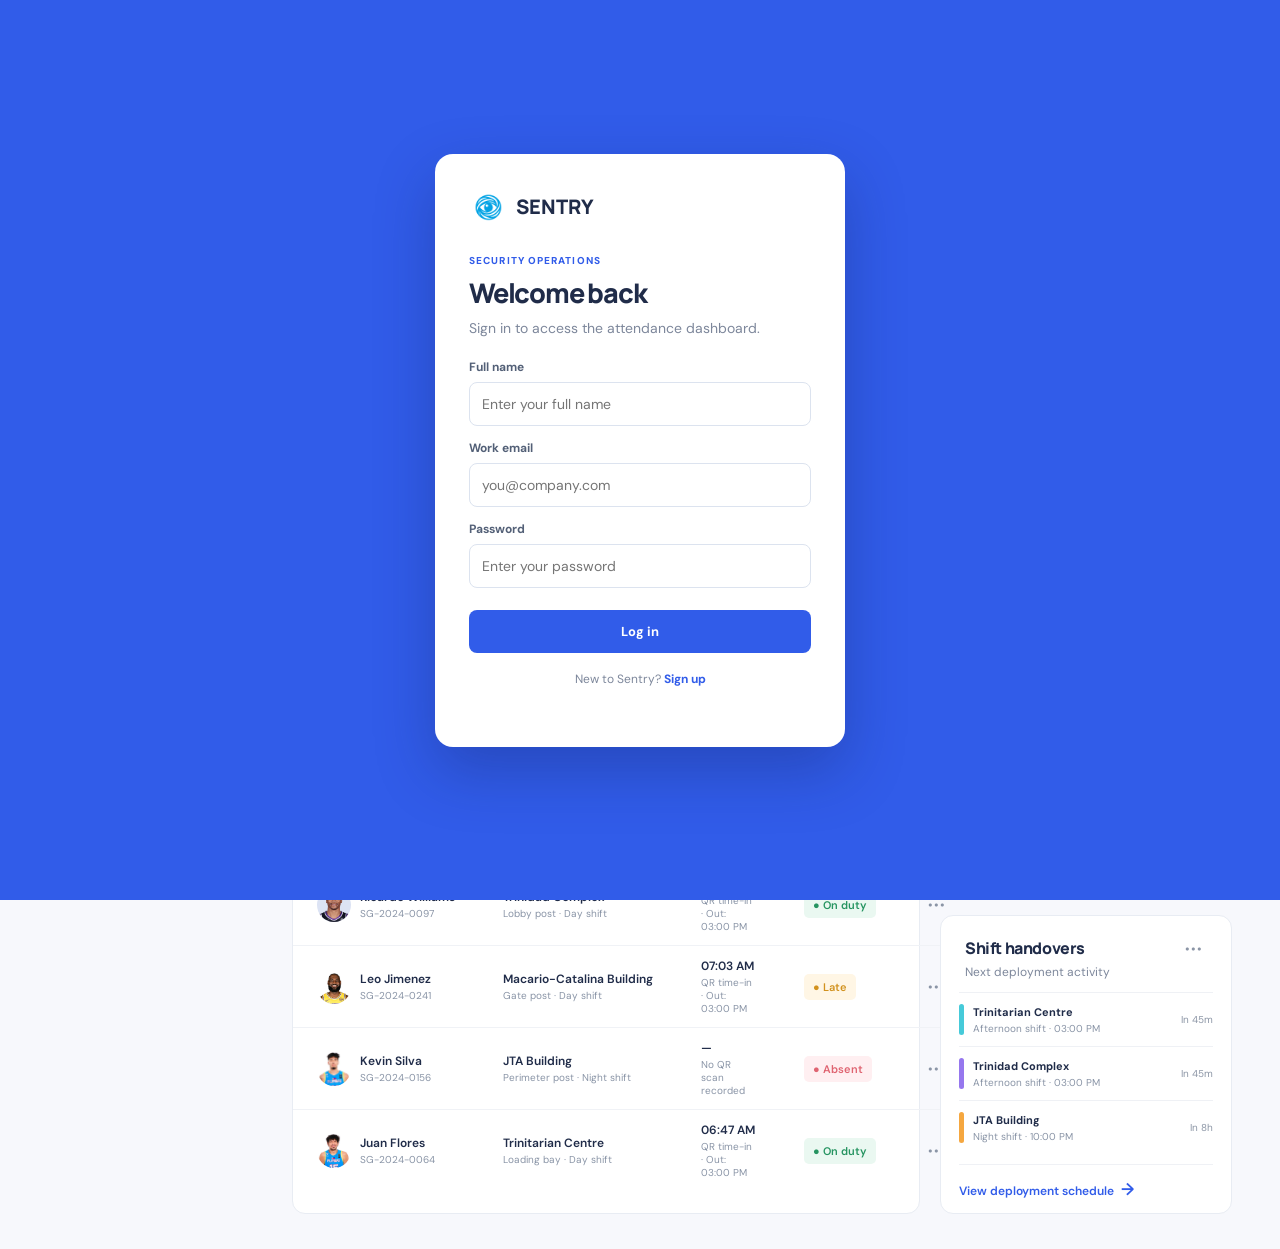
==== index.html @ c9274b51 "Initial commit" ====
<!DOCTYPE html>
<!--
  SENTRY ATTENDANCE DASHBOARD
  index.html: Page structure and content only.
  style.css: Visual design and responsive layout.
  script.js: Buttons, pop-ups, filters, and scanner behavior.
-->
<html lang="en">
<head>
  <meta charset="UTF-8" />
  <meta name="viewport" content="width=device-width, initial-scale=1.0" />
  <title>SENTRY</title>
  <link rel="preconnect" href="https://fonts.googleapis.com">
  <link rel="preconnect" href="https://fonts.gstatic.com" crossorigin>
  <link href="https://fonts.googleapis.com/css2?family=DM+Sans:wght@400;500;600;700&family=Manrope:wght@600;700;800&display=swap" rel="stylesheet">
  <link rel="stylesheet" href="style.css" />
</head>
<body>
  <section class="auth-screen" id="authScreen" aria-labelledby="authTitle">
    <div class="auth-panel">
      <div class="auth-logo"><img src="images/1568-logo-1781901055.317-00a3e4-color.webp" alt="Sentry logo"> SENTRY</div>
      <p class="auth-kicker">SECURITY OPERATIONS</p>
      <h1 id="authTitle">Welcome back</h1>
      <p class="auth-copy" id="authCopy">Sign in to access the attendance dashboard.</p>
      <form id="authForm">
        <label id="nameField" hidden>Full name<input id="authName" type="text" autocomplete="name" placeholder="Enter your full name"></label>
        <label>Work email<input id="authEmail" type="email" autocomplete="email" placeholder="you@company.com" required></label>
        <label>Password<input id="authPassword" type="password" autocomplete="current-password" placeholder="Enter your password" minlength="6" required></label>
        <button class="auth-submit" type="submit" id="authSubmit">Log in</button>
      </form>
      <p class="auth-switch" id="authSwitch">New to Sentry? <button type="button" id="toggleAuth">Sign up</button></p>
      <p class="auth-message" id="authMessage" aria-live="polite"></p>
    </div>
  </section>
  <!-- Dashboard navigation -->
  <aside class="sidebar">
    <div class="brand"><span class="brand-mark"><img src="images/1568-logo-1781901055.317-00a3e4-color.webp" alt="Sentry logo"></span><span>SENTRY</span></div>
    <nav>
      <a href="#" class="nav-item active"><span>▣</span><b>Attendance</b></a>
    </nav>
    <div class="sidebar-bottom">
      <a href="#" class="nav-item"><span>⚙</span><b>Settings</b></a>
      <div class="admin"><div class="avatar mini"><img src="images/461929387_2045606972540969_8604364621456449189_n.jpg"></div><div><strong>Gerian Miona</strong><small>HR Administrator</small></div><span>⌄</span></div>
    </div>
  </aside>

  <!-- Main dashboard content -->
  <main>
    <section class="page-heading"><div><p class="company-name">Z-James Security Agency</p><p class="eyebrow">MONDAY, 10 AUGUST 2026</p><h1>Attendance Monitor</h1><p class="subtitle">Monitor guard attendance, shift coverage, and verification in real time.</p></div><div class="qr-lookup"><span>⌕</span><input id="qrSearch" placeholder="Enter guard QR ID" /><button id="qrSearchBtn">Search</button></div></section>

    <!-- Personnel carousel: cards are filled with the guard information below -->
    <section class="personnel-section">
      <div class="section-heading"><div><h2>On-duty personnel</h2><p>Today’s deployed security guards</p></div><div class="carousel-controls"><button id="staffPrev">‹</button><button id="staffNext">›</button></div></div>
      <div class="staff-track" id="staffTrack">
        <article class="staff-card featured"><div class="staff-photo"><img src="images/SP.jpg"><i>✓</i></div><h3>Ramon Santos</h3><p>Trinitarian Centre · Main Gate</p><span class="staff-status">● On duty</span><div class="attendance-scores"><div><b>98%</b><small>Monthly</small></div><span></span><div><b>96%</b><small>Yearly</small></div></div><button class="profile-button" data-guard="ramon" type="button">View profile</button></article>
        <article class="staff-card"><div class="staff-photo"><img src="images/RW.png"><i>✓</i></div><h3>Ricardo Williams</h3><p>Trinidad Complex · Lobby</p><span class="staff-status">● On duty</span><div class="attendance-scores"><div><b>94%</b><small>Monthly</small></div><span></span><div><b>92%</b><small>Yearly</small></div></div><button class="profile-button" data-guard="ricardo" type="button">View profile</button></article>
        <article class="staff-card"><div class="staff-photo"><img src="images/LJ.webp"><i>!</i></div><h3>Leo Jimenez</h3><p>Macario-Catalina Building · Gate</p><span class="staff-status late-text">● Late arrival</span><div class="attendance-scores"><div><b>88%</b><small>Monthly</small></div><span></span><div><b>91%</b><small>Yearly</small></div></div><button class="profile-button" data-guard="leo" type="button">View profile</button></article>
        <article class="staff-card"><div class="staff-photo"><img src="images/JF.png"><i>✓</i></div><h3>Juan Flores</h3><p>Trinitarian Centre · Loading Bay</p><span class="staff-status">● On duty</span><div class="attendance-scores"><div><b>97%</b><small>Monthly</small></div><span></span><div><b>95%</b><small>Yearly</small></div></div><button class="profile-button" data-guard="juan" type="button">View profile</button></article>
        <article class="staff-card"><div class="staff-photo"><img src="images/KS.jpg"><i>✓</i></div><h3>Kevin Silva</h3><p>JTA Building · Perimeter</p><span class="staff-status">● On duty</span><div class="attendance-scores"><div><b>93%</b><small>Monthly</small></div><span></span><div><b>94%</b><small>Yearly</small></div></div><button class="profile-button" data-guard="kevin" type="button">View profile</button></article>
      </div>
    </section>
    <section class="stats old-stats">
      <article class="stat-card blue"><div class="stat-icon">✓</div><div><span class="stat-label">On duty</span><strong>128</strong><small><em>↑ 4.6%</em> from yesterday</small></div><div class="sparkline">▁▃▂▄▅▃▆</div></article>
      <article class="stat-card amber"><div class="stat-icon">◷</div><div><span class="stat-label">Late time-ins</span><strong>07</strong><small><em>↓ 2.1%</em> from yesterday</small></div><div class="sparkline">▂▁▃▂▄▂▁</div></article>
      <article class="stat-card rose"><div class="stat-icon">−</div><div><span class="stat-label">No-show / absent</span><strong>12</strong><small><em>↓ 1.8%</em> from yesterday</small></div><div class="sparkline">▆▄▅▂▃▁▂</div></article>
      <article class="stat-card purple"><div class="stat-icon">⌘</div><div><span class="stat-label">Verified records</span><strong>91.4%</strong><small><em>↑ 3.2%</em> this month</small></div><div class="ring"><b>91%</b></div></article>
    </section>

    <!-- Attendance records, scanner, and upcoming handovers -->
    <section class="content-grid">
      <div class="attendance-card panel">
        <div class="panel-head"><div><h2>Today’s attendance log</h2><p>Live QR-based time-in activity</p></div><button class="text-button" id="viewAll">View all <span>→</span></button></div>
        <div class="filters"><button class="filter active" data-filter="all">All <span>147</span></button><button class="filter" data-filter="present">On duty <span>128</span></button><button class="filter" data-filter="late">Late <span>7</span></button><button class="filter" data-filter="absent">Absent <span>12</span></button><button class="date-button">▣ &nbsp; 10 Aug, 2026 &nbsp;⌄</button></div>
        <div class="table-wrap"><table><thead><tr><th>PERSONNEL</th><th>ASSIGNED POST</th><th>TIME IN / OUT</th><th>STATUS</th><th></th></tr></thead><tbody id="attendanceRows">
          <tr data-status="present" data-qr="SG-2024-0182"><td><div class="person"><div class="avatar"><img src="images/SP.jpg"></div><div><strong>Ramon Santos</strong><small>SG-2024-0182</small></div></div></td><td><strong>Trinitarian Centre</strong><small>Main entrance · Day shift</small></td><td><strong>06:42 AM</strong><small>QR time-in · Out: 03:00 PM</small></td><td><span class="status present">● On duty</span></td><td><button class="more">•••</button></td></tr>
          <tr data-status="present" data-qr="SG-2024-0097"><td><div class="person"><div class="avatar"><img src="images/RW.png"></div><div><strong>Ricardo Williams</strong><small>SG-2024-0097</small></div></div></td><td><strong>Trinidad Complex</strong><small>Lobby post · Day shift</small></td><td><strong>06:39 AM</strong><small>QR time-in · Out: 03:00 PM</small></td><td><span class="status present">● On duty</span></td><td><button class="more">•••</button></td></tr>
          <tr data-status="late" data-qr="SG-2024-0241"><td><div class="person"><div class="avatar"><img src="images/LJ.webp"></div><div><strong>Leo Jimenez</strong><small>SG-2024-0241</small></div></div></td><td><strong>Macario-Catalina Building</strong><small>Gate post · Day shift</small></td><td><strong>07:03 AM</strong><small>QR time-in · Out: 03:00 PM</small></td><td><span class="status late">● Late</span></td><td><button class="more">•••</button></td></tr>
          <tr data-status="absent" data-qr="SG-2024-0156"><td><div class="person"><div class="avatar"><img src="images/KS.jpg"></div><div><strong>Kevin Silva</strong><small>SG-2024-0156</small></div></div></td><td><strong>JTA Building</strong><small>Perimeter post · Night shift</small></td><td><strong>—</strong><small>No QR scan recorded</small></td><td><span class="status absent">● Absent</span></td><td><button class="more">•••</button></td></tr>
          <tr data-status="present" data-qr="SG-2024-0064"><td><div class="person"><div class="avatar"><img src="images/JF.png"></div><div><strong>Juan Flores</strong><small>SG-2024-0064</small></div></div></td><td><strong>Trinitarian Centre</strong><small>Loading bay · Day shift</small></td><td><strong>06:47 AM</strong><small>QR time-in · Out: 03:00 PM</small></td><td><span class="status present">● On duty</span></td><td><button class="more">•••</button></td></tr>
        </tbody></table></div>
      </div>
      <aside class="right-column">
        <div class="scanner-card"><div class="scan-pattern"><span></span><span></span><span></span><span></span><div class="qr">▦<br>▣</div><div class="scan-line"></div></div><h3>Quick time-in</h3><p>Scan a guard’s dynamic QR code<br>to record a verified time-in.</p><button id="quickScan">Open scanner <span>→</span></button></div>
        <div class="panel upcoming"><div class="panel-head"><div><h2>Shift handovers</h2><p>Next deployment activity</p></div><button class="more">•••</button></div><div class="class-item"><div class="class-color cyan"></div><div><strong>Trinitarian Centre</strong><small>Afternoon shift · 03:00 PM</small></div><span>In 45m</span></div><div class="class-item"><div class="class-color violet"></div><div><strong>Trinidad Complex</strong><small>Afternoon shift · 03:00 PM</small></div><span>In 45m</span></div><div class="class-item"><div class="class-color orange"></div><div><strong>JTA Building</strong><small>Night shift · 10:00 PM</small></div><span>In 8h</span></div><button class="schedule">View deployment schedule <span>→</span></button></div>
      </aside>
    </section>
  </main>
  <!-- Reusable pop-up used by the profile and View all buttons -->
  <div class="profile-modal" id="profileModal" role="dialog" aria-modal="true" aria-labelledby="profileName" hidden>
    <div class="profile-dialog">
      <button class="modal-close" id="closeProfile" type="button" aria-label="Close guard profile">×</button>
      <div class="profile-header"><img id="profileImage" src="" alt=""><div><p>REGISTERED GUARD</p><h2 id="profileName"></h2><span id="profileStatus"></span></div></div>
      <div class="profile-details" id="profileDetails"></div>
    </div>
  </div>
  <!-- Camera preview pop-up for the QR scanner -->
  <div class="scanner-modal" id="scannerModal" role="dialog" aria-modal="true" aria-labelledby="scannerTitle" hidden>
    <div class="scanner-dialog">
      <button class="modal-close" id="closeScanner" type="button" aria-label="Close scanner">×</button>
      <video id="scannerVideo" autoplay muted playsinline></video>
      <div class="scanner-frame" aria-hidden="true"></div>
      <footer><h2 id="scannerTitle">Scan guard QR code</h2><p id="scannerMessage">Allow camera access, then position the QR code within the frame.</p></footer>
    </div>
  </div>
  <div class="toast" id="toast">QR scanner is ready to launch</div>
  <script src="script.js"></script>
</body>
</html>
---- style.css ----
/*
==========================================================
 SENTRY — DASHBOARD STYLESHEET
 This file controls colours, spacing, hover states, pop-ups,
 and the responsive layout. Interactive behavior is in script.js.
==========================================================

 Sections:
  1. Variables & Reset
  2. Global / Typography
  3. Sidebar & Branding
  4. Header
  5. Page Heading
  6. Statistics
  7. Attendance Panel & Table
  8. Scanner / Right Column
  9. Personnel Carousel
 10. QR Lookup
 11. Toast
 12. Responsive Layout
 13. Final Brand Overrides
 14. Authentication, Profile, and Scanner Pop-ups
==========================================================
*/


/* ==========================================================
   VARIABLES & RESET
========================================================== */

:root {
    --ink:#202c49;
    --muted:#7d879b;
    --line:#e8ecf3;
    --blue:#315ce9;
    --pale:#f5f7fc;
}

* {
    box-sizing:border-box;
}

:root {
    --card:#fff;
}


/* ==========================================================
   SIDEBAR & BRANDING
========================================================== */

.sidebar {
    position:fixed;
    width:244px;
    height:100vh;
    background:#fff;
    padding:30px 16px;
    display:flex;
    flex-direction:column;
    border-right:1px solid #edf0f5;
}

.brand {
    font:800 23px Manrope;
    letter-spacing:-1.5px;
    display:flex;
    align-items:center;
    gap:9px;
    margin:0 12px 44px;
}

.brand-mark,
.mobile-brand {
    width:29px;
    height:29px;
    border-radius:9px;
    color:#fff;
    display:grid;
    place-items:center;
    background:linear-gradient(145deg,#4674ff,#2448c8);
    font:800 18px Manrope;
    letter-spacing:-2px;
}

.nav-item {
    height:47px;
    display:flex;
    gap:14px;
    align-items:center;
    text-decoration:none;
    color:#7c879a;
    padding:0 13px;
    border-radius:9px;
    margin:5px 0;
}

.nav-item span {
    font-size:19px;
    width:18px;
    text-align:center;
}

.nav-item b {
    font-weight:600;
}

.nav-item.active {
    color:#315ce9;
    background:#eef2ff;
}

.sidebar-bottom {
    margin-top:auto;
}

.admin {
    border-top:1px solid var(--line);
    padding:19px 5px 0;
    display:flex;
    gap:9px;
    align-items:center;
}

.admin strong,
.admin small {
    display:block;
    font-size:12px;
}

.admin small {
    color:var(--muted);
    margin-top:3px;
}

.admin>span {
    margin-left:auto;
    color:var(--muted);
}

.avatar {
    width:34px;
    height:34px;
    flex:none;
    overflow:hidden;
    border-radius:50%;
    background:#dce3f4;
}

.avatar img {
    width:100%;
    height:100%;
    object-fit:cover;
}

.mini {
    width:35px;
    height:35px;
}

.person .avatar {
    width:34px;
    height:34px;
}

:root .brand {
    font-size:16px;
    line-height:16px;
    letter-spacing:-.7px;
    white-space:nowrap;
}

:root .brand small {
    font:600 10px 'DM Sans';
    letter-spacing:.3px;
    color:#71809a;
}

:root .brand-mark,
:root .mobile-brand {
    width:32px;
    height:32px;
    font-size:11px;
    letter-spacing:-.8px;
}

:root .brand {
    font:800 19px Manrope;
    letter-spacing:.5px;
}

:root .brand-mark {
    font-size:18px;
    letter-spacing:-1px;
}

:root .brand-mark {
    overflow:hidden;
    background:#fff;
}

:root .brand-mark img {
    width:100%;
    height:100%;
    object-fit:contain;
}


/* ==========================================================
   HEADER
========================================================== */

header {
    height:76px;
    background:#fff;
    border-bottom:1px solid #edf0f5;
    padding:0 48px;
    display:flex;
    align-items:center;
    justify-content:space-between;
}

.search {
    display:flex;
    align-items:center;
    gap:9px;
    color:#7d879b;
    width:295px;
}

.search span {
    font-size:22px;
}

.search input {
    border:0;
    outline:0;
    font:13px 'DM Sans';
    width:100%;
}

.header-actions {
    display:flex;
    gap:15px;
    align-items:center;
}

.icon-btn {
    border:0;
    background:none;
    color:#536077;
    font-size:20px;
    position:relative;
}

.notification i {
    position:absolute;
    background:#ff5b60;
    border:2px solid white;
    width:8px;
    height:8px;
    border-radius:50%;
    top:1px;
    right:0;
}


/* ==========================================================
   PAGE HEADING
========================================================== */

.page-heading {
    padding:35px 48px 26px;
    display:flex;
    justify-content:space-between;
    align-items:flex-end;
}

.eyebrow {
    color:#9099ab;
    letter-spacing:1px;
    font-size:10px;
    font-weight:700;
    margin:0 0 6px;
}

h1,
h2,
h3,
p {
    margin:0;
}

h1 {
    font:800 29px Manrope;
    letter-spacing:-1.2px;
}

.subtitle,
.panel-head p {
    color:var(--muted);
    margin-top:5px;
}

.scan-button {
    border:0;
    background:var(--blue);
    color:#fff;
    border-radius:8px;
    padding:13px 18px;
    font:700 13px 'DM Sans';
    box-shadow:0 7px 16px #315ce930;
}

.scan-button span {
    font-size:17px;
    margin-right:6px;
}

:root .page-heading {
    padding-top:42px;
}

:root .company-name {
    font:800 17px Manrope;
    color:#315ce9;
    margin:0 0 25px;
    letter-spacing:-.4px;
}


/* ==========================================================
   STATISTICS
========================================================== */

.stats {
    display:grid;
    grid-template-columns:repeat(4,1fr);
    gap:18px;
    padding:0 48px 26px;
}

.stat-card {
    background:#fff;
    border:1px solid var(--line);
    min-height:132px;
    border-radius:13px;
    padding:20px;
    display:flex;
    gap:13px;
    position:relative;
    align-items:flex-start;
}

.stat-icon {
    width:40px;
    height:40px;
    border-radius:11px;
    display:grid;
    place-items:center;
    font-size:20px;
    font-weight:bold;
}

.blue .stat-icon {
    color:#315ce9;
    background:#eaf0ff;
}

.amber .stat-icon {
    color:#dc9519;
    background:#fff5df;
}

.rose .stat-icon {
    color:#e95769;
    background:#fff0f1;
}

.purple .stat-icon {
    color:#7659df;
    background:#f1edff;
}

.stat-label {
    display:block;
    color:#748096;
    font-size:12px;
}

.stat-card strong {
    font:800 25px Manrope;
    display:block;
    margin:2px 0;
}

.stat-card small {
    color:#9ba3b3;
    font-size:10px;
    white-space:nowrap;
}

.stat-card em {
    font-style:normal;
    color:#27a970;
}

.sparkline {
    color:#8da7fa;
    position:absolute;
    right:16px;
    bottom:25px;
    font-size:22px;
    letter-spacing:1px;
}

.amber .sparkline {
    color:#f5c461;
}

.rose .sparkline {
    color:#f299a7;
}

.ring {
    position:absolute;
    right:18px;
    bottom:18px;
    border:5px solid #e5e1ff;
    border-top-color:#7659df;
    border-radius:50%;
    width:50px;
    height:50px;
    display:grid;
    place-items:center;
    transform:rotate(25deg);
}

.ring b {
    font:700 10px 'DM Sans';
    transform:rotate(-25deg);
}

.old-stats {
    display:none!important;
}


/* ==========================================================
   ATTENDANCE PANEL & TABLE
========================================================== */

.content-grid {
    padding:0 48px;
    display:grid;
    grid-template-columns:minmax(600px,1fr) 292px;
    gap:20px;
}

.panel {
    background:#fff;
    border:1px solid var(--line);
    border-radius:13px;
}

.panel-head {
    padding:21px 24px 16px;
    display:flex;
    justify-content:space-between;
    align-items:start;
}

.panel h2 {
    font:800 16px Manrope;
    letter-spacing:-.4px;
}

.panel-head p {
    font-size:12px;
}

.text-button,
.more {
    border:0;
    background:none;
    color:var(--blue);
    font:600 12px 'DM Sans';
    padding:4px;
}

.filters {
    border-top:1px solid #f2f3f7;
    border-bottom:1px solid var(--line);
    padding:12px 24px;
    display:flex;
    gap:7px;
    align-items:center;
}

.filter {
    color:#778296;
    background:#fff;
    border:1px solid transparent;
    border-radius:6px;
    padding:7px 9px;
    font:600 12px 'DM Sans';
}

.filter span {
    font-size:10px;
    margin-left:3px;
}

.filter.active {
    color:var(--blue);
    background:#f0f3ff;
}

.date-button {
    margin-left:auto;
    border:1px solid #e2e7f0;
    border-radius:6px;
    background:#fff;
    padding:7px 9px;
    color:#667289;
    font:600 11px 'DM Sans';
}

table {
    width:100%;
    border-collapse:collapse;
    text-align:left;
}

th {
    font-size:10px;
    color:#99a1b1;
    letter-spacing:.5px;
    font-weight:700;
    padding:15px 24px 10px;
}

td {
    padding:12px 24px;
    border-top:1px solid #f0f2f6;
    font-size:12px;
}

td strong {
    font-size:12px;
    font-weight:600;
    display:block;
    white-space:nowrap;
}

td small {
    font-size:10px;
    color:#8994a6;
    display:block;
    margin-top:2px;
}

.person {
    display:flex;
    align-items:center;
    gap:9px;
}

.status {
    font-size:11px;
    font-weight:600;
    padding:6px 9px;
    border-radius:5px;
    white-space:nowrap;
}

.more {
    color:#8b95a6;
    letter-spacing:1px;
}

.scan-pattern span:nth-child(1) {
    top:-2px;
    left:-2px;
    border-width:3px 0 0 3px;
}

.scan-pattern span:nth-child(2) {
    top:-2px;
    right:-2px;
    border-width:3px 3px 0 0;
}

.scan-pattern span:nth-child(3) {
    bottom:-2px;
    left:-2px;
    border-width:0 0 3px 3px;
}

.scan-pattern span:nth-child(4) {
    bottom:-2px;
    right:-2px;
    border-width:0 3px 3px 0;
}

.upcoming .panel-head {
    padding-bottom:12px;
}

.personnel-section {
    padding:0 48px 26px;
}


/* ==========================================================
   SCANNER & RIGHT COLUMN
========================================================== */

.text-button span,
.scanner-card button span,
.schedule span {
    font-size:17px;
    margin-left:4px;
}

.right-column {
    display:flex;
    flex-direction:column;
    gap:20px;
}

.scanner-card {
    background:linear-gradient(145deg,#3058d9,#193aa7);
    color:#fff;
    border-radius:13px;
    padding:20px;
    text-align:center;
    min-height:301px;
    overflow:hidden;
    position:relative;
}

.scan-pattern {
    height:142px;
    width:142px;
    margin:0 auto 8px;
    border:1px solid #ffffff44;
    border-radius:11px;
    position:relative;
    display:grid;
    place-items:center;
}

.scan-pattern>span {
    position:absolute;
    width:21px;
    height:21px;
    border-color:#fff;
    border-style:solid;
}

.qr {
    font-size:31px;
    line-height:21px;
    letter-spacing:8px;
    color:#fff;
}

.scan-line {
    height:2px;
    background:#79f1ff;
    box-shadow:0 0 12px #83f9ff;
    position:absolute;
    left:12px;
    right:12px;
    top:68px;
}

.scanner-card h3 {
    font:800 16px Manrope;
}

.scanner-card p {
    font-size:11px;
    line-height:17px;
    color:#ccd7ff;
    margin:5px 0 13px;
}

.scanner-card button {
    border:0;
    border-radius:7px;
    background:#fff;
    color:#254ac6;
    font:700 12px 'DM Sans';
    padding:9px 14px;
}

.upcoming {
    padding-bottom:13px;
}

.class-item {
    margin:0 18px;
    padding:11px 0;
    display:flex;
    align-items:center;
    gap:9px;
    border-top:1px solid #eff1f5;
}

.class-color {
    width:5px;
    height:31px;
    border-radius:5px;
}

.cyan {
    background:#46cad9;
}

.violet {
    background:#9677ee;
}

.orange {
    background:#f5a740;
}

.class-item strong {
    font-size:11px;
    display:block;
}

.class-item small {
    font-size:10px;
    color:#8994a6;
    display:block;
    margin-top:3px;
}

.class-item span {
    margin-left:auto;
    color:#8b95a5;
    font-size:10px;
    white-space:nowrap;
}

.schedule {
    margin:10px 18px 0;
    border:0;
    border-top:1px solid #eff1f5;
    background:none;
    width:calc(100% - 36px);
    padding:13px 0 0;
    text-align:left;
    color:var(--blue);
    font:600 12px 'DM Sans';
}

:root .qr-lookup {
    height:45px;
    background:#fff;
    border:1px solid #dce3ef;
    border-radius:8px;
    display:flex;
    align-items:center;
    overflow:hidden;
    box-shadow:0 3px 10px #2338670a;
}

:root .qr-lookup>span {
    padding-left:13px;
    color:#72809a;
    font-size:20px;
}

:root .qr-lookup input {
    height:100%;
    width:180px;
    border:0;
    outline:0;
    padding:0 10px;
    font:12px 'DM Sans';
    color:#202c49;
}

:root .qr-lookup button {
    align-self:stretch;
    border:0;
    background:#315ce9;
    color:#fff;
    padding:0 16px;
    font:700 12px 'DM Sans';
    cursor:pointer;
}


/* ==========================================================
   PERSONNEL CAROUSEL
========================================================== */

.section-heading {
    display:flex;
    align-items:end;
    justify-content:space-between;
    margin-bottom:12px;
}

.section-heading h2 {
    font:800 16px Manrope;
    letter-spacing:-.4px;
}

.section-heading p {
    color:#7d879b;
    font-size:12px;
    margin-top:4px;
}

.carousel-controls {
    display:flex;
    gap:6px;
}

.carousel-controls button {
    height:31px;
    width:31px;
    border:1px solid #b8dde2;
    background:#fff;
    border-radius:6px;
    color:#20aebb;
    font:700 25px/18px Arial;
    cursor:pointer;
    transition:.2s;
}

.carousel-controls button:hover:not(:disabled) {
    background:#eefdff;
}

.carousel-controls button:disabled {
    opacity:.35;
    cursor:not-allowed;
}

.staff-track {
    display:flex;
    gap:16px;
    overflow-x:auto;
    padding:4px 3px 10px;
    scroll-behavior:smooth;
    scrollbar-width:none;
}

.staff-track::-webkit-scrollbar {
    display:none;
}

.staff-card {
    background:#fff;
    border:1px solid #e8ecf3;
    border-radius:13px;
    min-width:245px;
    width:245px;
    text-align:center;
    padding:22px 18px 17px;
    box-shadow:0 3px 10px #23386708;
    transition:.2s;
}

.staff-card:hover {
    background:linear-gradient(145deg,#355ed6,#2644b6);
    border-color:#2644b6;
    color:#fff;
    transform:translateY(-3px);
    box-shadow:0 8px 18px #23386714;
}

.staff-card:hover p { color:#d6e0ff; }
.staff-card:hover .staff-status { color:#92f6bf; }
.staff-card:hover .staff-status.late-text { color:#ffe29a; }
.staff-card:hover .attendance-scores b { background:#f5f7ff; color:#233b9e; }
.staff-card:hover .attendance-scores div:last-child b { background:#9ee9ed; }
.staff-card:hover .attendance-scores>span { background:#ffffff42; }
.staff-card:hover button { background:transparent; color:#fff; border-color:#c2e6ff; }

.staff-card.featured {
    background:#fff;
    color:var(--ink);
    border-color:#e8ecf3;
}

/* Keep the first card identical to the rest until it is hovered. */
.staff-card.featured:not(:hover) p { color:#8792a4; }
.staff-card.featured:not(:hover) .staff-status { color:#25a96e; }
.staff-card.featured:not(:hover) button { background:#fff; color:#18aeba; border-color:#37bdc7; }
.staff-card.featured:hover {
    background:linear-gradient(145deg,#355ed6,#2644b6);
    border-color:#2644b6;
    color:#fff;
}

.staff-photo {
    width:74px;
    height:74px;
    border-radius:50%;
    padding:3px;
    border:1px solid #dbe0eb;
    margin:auto;
    position:relative;
}

.staff-photo img {
    width:100%;
    height:100%;
    border-radius:50%;
    object-fit:cover;
}

.staff-photo i {
    position:absolute;
    right:-2px;
    bottom:1px;
    width:18px;
    height:18px;
    background:#2dc576;
    border:2px solid #fff;
    border-radius:50%;
    font:700 10px Arial;
    color:#fff;
    font-style:normal;
    line-height:14px;
}

.staff-card h3 {
    font:700 14px Manrope;
    margin:12px 0 4px;
}

.staff-card p {
    font-size:10px;
    color:#8792a4;
    white-space:nowrap;
    overflow:hidden;
    text-overflow:ellipsis;
}

.staff-status {
    display:inline-block;
    margin:12px 0 10px;
    font-size:10px;
    font-weight:700;
    color:#25a96e;
}

.staff-status.late-text {
    color:#dc9519;
}

.attendance-scores {
    display:flex;
    align-items:center;
    justify-content:center;
    gap:18px;
    margin-bottom:14px;
}

.attendance-scores b {
    display:grid;
    place-items:center;
    width:40px;
    height:40px;
    border-radius:50%;
    background:#f1f4f8;
    font:700 10px 'DM Sans';
}

.attendance-scores div:last-child b {
    background:#dbf7f3;
}

.attendance-scores small {
    display:block;
    margin-top:5px;
    font-size:9px;
    font-weight:600;
}

.attendance-scores>span {
    width:1px;
    height:29px;
    background:#e7ebf1;
}


.staff-card button {
    width:100%;
    border:1px solid #37bdc7;
    border-radius:17px;
    padding:7px;
    background:#fff;
    color:#18aeba;
    font:600 11px 'DM Sans';
    cursor:pointer;
}


/* ==========================================================
   TOAST
========================================================== */

.toast {
    position:fixed;
    right:32px;
    bottom:28px;
    background:#202c49;
    color:#fff;
    padding:13px 18px;
    border-radius:8px;
    font-size:13px;
    box-shadow:0 8px 25px #202c4944;
    transform:translateY(90px);
    opacity:0;
    transition:.25s;
}

.toast.show {
    transform:none;
    opacity:1;
}


/* ==========================================================
   OTHER
========================================================== */

body {
    margin:0;
    background:#f7f8fc;
    color:var(--ink);
    font:14px 'DM Sans',sans-serif;
}

main {
    margin-left:244px;
    max-width:1600px;
    padding-bottom:35px;
}

.amber em,
.rose em {
    color:#d39c35;
}

.present {
    background:#eaf8f1;
    color:#269461;
}

.late {
    background:#fff6e5;
    color:#d2921f;
}

.absent {
    background:#ffeff1;
    color:#df6471;
}

.mobile-brand {
    display:none;
}



/* ==========================================================
   RESPONSIVE
========================================================== */

@media(max-width:1100px) {
    .sidebar{width:70px;
    padding:25px 10px}.brand{margin:0 10px 40px}.brand>span:last-child,.nav-item b,.admin div:not(.avatar),.admin>span{display:none}.nav-item{justify-content:center;
    padding:0}.sidebar-bottom .nav-item{margin-bottom:15px}main{margin-left:70px}.content-grid{grid-template-columns:1fr}.right-column{display:grid;
    grid-template-columns:1fr 1fr}.stats{grid-template-columns:repeat(2,1fr)};
}

@media(max-width:700px) {
    .sidebar{display:none}main{margin:0}header{padding:0 20px;
    height:64px}.mobile-brand{display:grid}.search{width:180px}.header-actions .icon-btn:first-child{display:none}.page-heading{padding:28px 20px 22px;
    align-items:start}.scan-button{font-size:0;
    padding:11px}.scan-button span{font-size:20px;
    margin:0}.stats,.content-grid{padding-left:20px;
    padding-right:20px}.stats{grid-template-columns:1fr;
    gap:10px}.stat-card{min-height:98px}.content-grid{display:block}.right-column{display:none}.attendance-card{overflow-x:auto}.filters{min-width:650px}table{min-width:700px}.table-wrap{min-width:700px}.page-heading .subtitle{max-width:250px}.search input{display:none}.search{width:auto}.eyebrow{font-size:9px};
}

@media(max-width:700px) {
    .personnel-section{padding-left:20px;
    padding-right:20px}.section-heading{align-items:start}.staff-card{min-width:210px;
    width:210px};
}

@media(max-width:700px) {
    :root .page-heading{gap:20px}:root .qr-lookup input{width:120px}:root .qr-lookup button{padding:0 11px};
}

/*
==========================================================
 FINAL BRAND SIZE
 Change these values if you want the SENTRY logo larger
 or smaller.
==========================================================
*/

:root .brand {
    font: 800 19px Manrope;
    letter-spacing: .5px;
    gap: 12px;
    white-space: nowrap;
}

:root .brand-mark {
    width: 48px;
    height: 48px;
    border-radius: 9px;
    overflow: hidden;
    background: #fff;
    display: grid;
    place-items: center;
}

:root .brand-mark img {
    width: 100%;
    height: 100%;
    object-fit: contain;
}

/* Authentication and guard profile modal */
.auth-screen {
    position:fixed; inset:0; z-index:20; display:grid; place-items:center;
    padding:24px; background:#315ce9;
}
.auth-screen[hidden] { display:none; }
.auth-panel { width:min(100%,410px); background:#fff; border-radius:18px; padding:34px; box-shadow:0 24px 60px #101e584d; }
.auth-logo { display:flex; align-items:center; gap:9px; color:#202c49; font:800 20px Manrope; }
.auth-logo img { width:38px; height:38px; object-fit:contain; }
.auth-kicker { margin:28px 0 7px; color:#315ce9; font-size:10px; font-weight:800; letter-spacing:1.1px; }
.auth-panel h1 { font-size:27px; }
.auth-copy { margin:8px 0 22px; color:#7d879b; }
.auth-panel label { display:block; margin:14px 0; color:#536077; font-size:12px; font-weight:700; }
.auth-panel input { display:block; width:100%; margin-top:7px; border:1px solid #dce3ef; border-radius:8px; padding:12px; font:14px 'DM Sans'; outline-color:#315ce9; }
.auth-submit { width:100%; margin-top:8px; border:0; border-radius:8px; padding:13px; background:#315ce9; color:#fff; font:700 13px 'DM Sans'; cursor:pointer; }
.auth-switch { margin:18px 0 0; text-align:center; color:#7d879b; font-size:12px; }
.auth-switch button { padding:0; border:0; color:#315ce9; background:none; font:700 12px 'DM Sans'; cursor:pointer; }
.auth-message { min-height:16px; margin-top:10px; color:#d85b67; text-align:center; font-size:11px; }
.profile-modal { position:fixed; inset:0; z-index:15; display:grid; place-items:center; padding:20px; background:#17213a80; }
.profile-modal[hidden] { display:none; }
.profile-dialog { position:relative; width:min(100%,520px); padding:30px; border-radius:16px; background:#fff; box-shadow:0 20px 55px #17213a4d; }
.modal-close { position:absolute; top:13px; right:15px; width:32px; height:32px; border:0; border-radius:50%; color:#536077; background:#f1f4f8; font-size:23px; cursor:pointer; }
.profile-header { display:flex; align-items:center; gap:16px; padding-right:32px; }
.profile-header img { width:74px; height:74px; border:3px solid #e8efff; border-radius:50%; object-fit:cover; }
.profile-header p { color:#315ce9; font-size:10px; font-weight:800; letter-spacing:.8px; }
.profile-header h2 { margin:4px 0; font:800 22px Manrope; }
.profile-header span { color:#269461; font-size:12px; font-weight:700; }
.profile-details { display:grid; grid-template-columns:1fr 1fr; gap:12px; margin-top:24px; padding-top:20px; border-top:1px solid #edf0f5; }
.profile-detail { padding:11px; border-radius:8px; background:#f6f8fc; }
.profile-detail span { display:block; color:#8691a4; font-size:10px; font-weight:700; letter-spacing:.4px; }
.profile-detail strong { display:block; margin-top:5px; color:#202c49; font-size:13px; }
.profile-details.all-guards { grid-template-columns:1fr; gap:8px; }
.guard-summary { display:flex; align-items:center; gap:11px; padding:10px; border-radius:8px; background:#f6f8fc; }
.guard-summary img { width:38px; height:38px; border-radius:50%; object-fit:cover; }
.guard-summary strong,.guard-summary small { display:block; }
.guard-summary small { margin-top:3px; color:#7d879b; font-size:11px; }
.scanner-modal { position:fixed; inset:0; z-index:16; display:grid; place-items:center; padding:20px; background:#17213a99; }
.scanner-modal[hidden] { display:none; }
.scanner-dialog { position:relative; width:min(100%,500px); overflow:hidden; border-radius:16px; background:#17213a; color:#fff; box-shadow:0 20px 55px #17213a66; }
.scanner-dialog video { display:block; width:100%; aspect-ratio:4/3; object-fit:cover; background:#0e1628; }
.scanner-frame { position:absolute; top:50%; left:50%; width:210px; height:210px; border:3px solid #79f1ff; border-radius:14px; transform:translate(-50%,-58%); box-shadow:0 0 0 999px #0004; pointer-events:none; }
.scanner-frame::after { content:''; position:absolute; left:10px; right:10px; top:50%; height:2px; background:#79f1ff; box-shadow:0 0 12px #79f1ff; }
.scanner-dialog footer { padding:16px 20px 20px; text-align:center; }
.scanner-dialog h2 { font:800 18px Manrope; }
.scanner-dialog p { margin-top:5px; color:#cbd7f5; font-size:12px; }
.scanner-dialog .modal-close { z-index:1; background:#fff; }
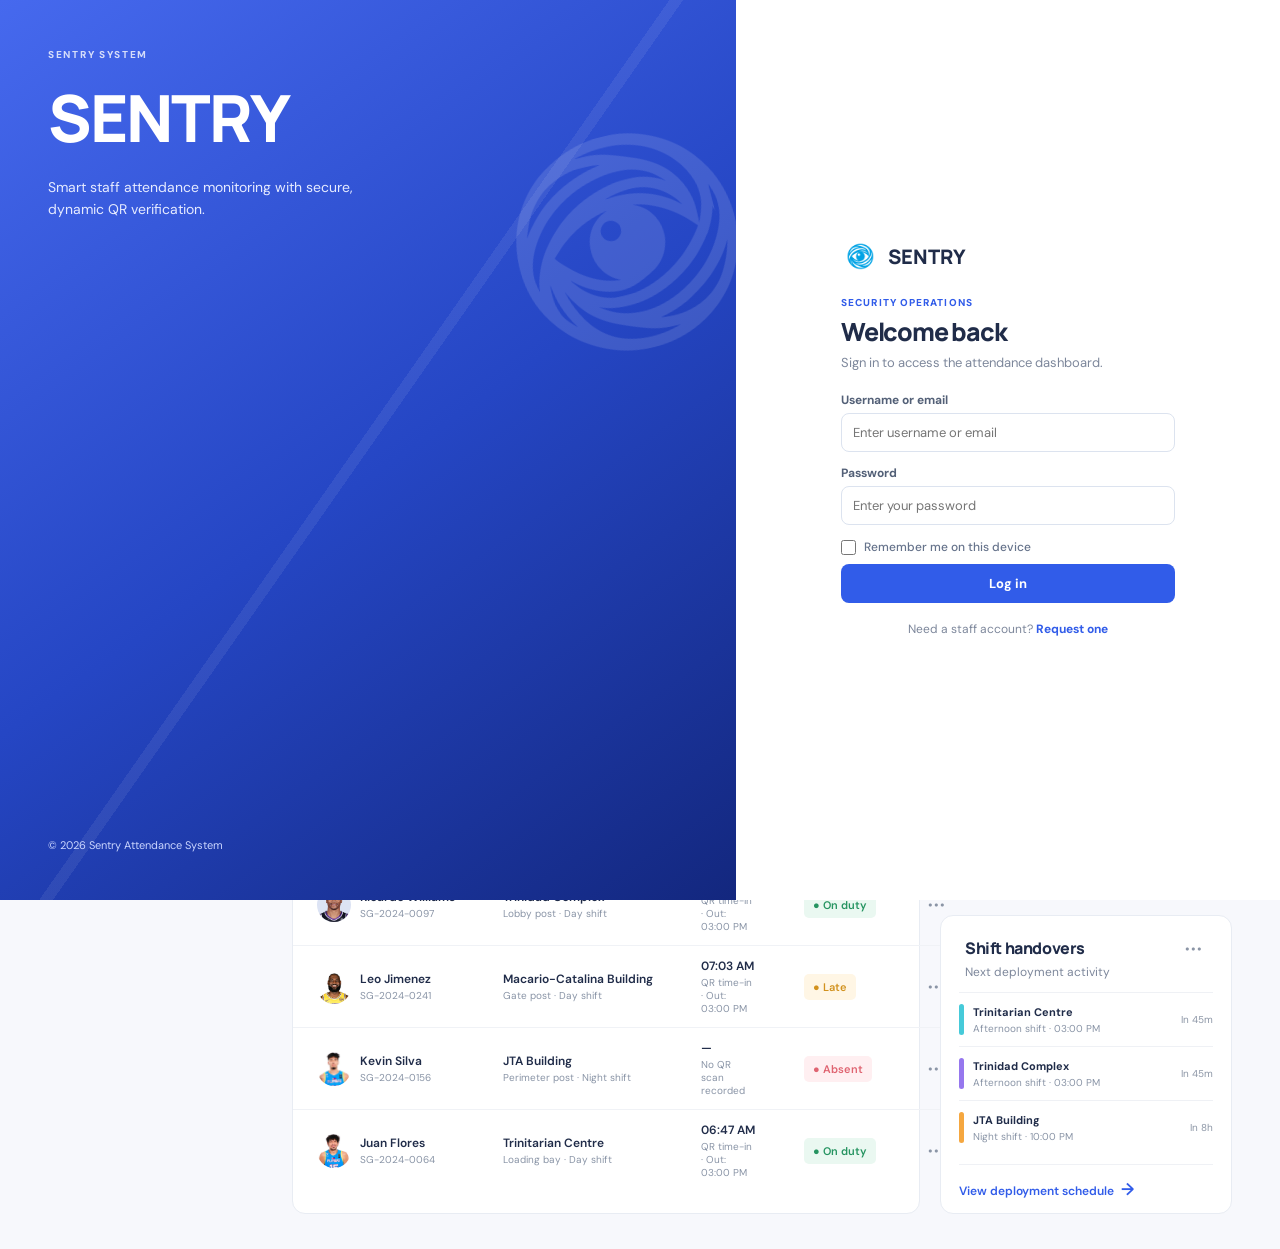
==== commit 8652e433: "updated source codes hehe" ====
--- a/index.html
+++ b/index.html
@@ -17,26 +17,44 @@
 </head>
 <body>
   <section class="auth-screen" id="authScreen" aria-labelledby="authTitle">
-    <div class="auth-panel">
-      <div class="auth-logo"><img src="images/1568-logo-1781901055.317-00a3e4-color.webp" alt="Sentry logo"> SENTRY</div>
-      <p class="auth-kicker">SECURITY OPERATIONS</p>
-      <h1 id="authTitle">Welcome back</h1>
-      <p class="auth-copy" id="authCopy">Sign in to access the attendance dashboard.</p>
-      <form id="authForm">
-        <label id="nameField" hidden>Full name<input id="authName" type="text" autocomplete="name" placeholder="Enter your full name"></label>
-        <label>Work email<input id="authEmail" type="email" autocomplete="email" placeholder="you@company.com" required></label>
-        <label>Password<input id="authPassword" type="password" autocomplete="current-password" placeholder="Enter your password" minlength="6" required></label>
-        <button class="auth-submit" type="submit" id="authSubmit">Log in</button>
-      </form>
-      <p class="auth-switch" id="authSwitch">New to Sentry? <button type="button" id="toggleAuth">Sign up</button></p>
-      <p class="auth-message" id="authMessage" aria-live="polite"></p>
+    <div class="auth-shell">
+      <section class="auth-brand" aria-label="Sentry attendance system">
+        <img class="auth-brand-watermark" src="images/1568-logo-1781901055.317-00a3e4-color.webp" alt="">
+        <div class="auth-brand-content"><p class="auth-brand-kicker">SENTRY SYSTEM</p><h2>SENTRY</h2><p>Smart staff attendance monitoring with secure, dynamic QR verification.</p></div>
+        <small>© 2026 Sentry Attendance System</small>
+      </section>
+      <div class="auth-panel">
+        <div class="auth-logo"><img src="images/1568-logo-1781901055.317-00a3e4-color.webp" alt="Sentry logo"> SENTRY</div>
+        <p class="auth-kicker">SECURITY OPERATIONS</p>
+        <h1 id="authTitle">Welcome back</h1>
+        <p class="auth-copy" id="authCopy">Sign in to access the attendance dashboard.</p>
+        <form class="auth-form" id="loginForm">
+          <label>Username or email<input id="authIdentity" name="identity" type="text" autocomplete="username" placeholder="Enter username or email" required></label>
+          <label>Password<input id="authPassword" name="password" type="password" autocomplete="current-password" placeholder="Enter your password" minlength="6" required></label>
+          <label class="remember-option"><input id="rememberMe" name="remember" type="checkbox"> <span>Remember me on this device</span></label>
+          <button class="auth-submit" type="submit">Log in</button>
+        </form>
+        <form class="auth-form" id="registrationForm" hidden>
+          <label>Username<input name="username" type="text" autocomplete="username" placeholder="Choose a username" required></label>
+          <label>Email address<input name="email" type="email" autocomplete="email" placeholder="you@company.com" required></label>
+          <label>Department<select name="department" required><option value="" selected disabled>Select your department</option><option>Security</option><option>Human Resources</option><option>Payroll</option></select></label>
+          <label>Initial password<input name="password" type="password" autocomplete="new-password" placeholder="Minimum 6 characters" minlength="6" required></label>
+          <p class="registration-note">New accounts are submitted as <strong>Pending</strong> and require administrator approval before you can log in.</p>
+          <button class="auth-submit" type="submit">Submit account request</button>
+        </form>
+        <p class="auth-switch" id="authSwitch">Need a staff account? <button type="button" id="showRegistration">Request one</button></p>
+        <p class="auth-message" id="authMessage" aria-live="polite"></p>
+      </div>
     </div>
   </section>
   <!-- Dashboard navigation -->
   <aside class="sidebar">
     <div class="brand"><span class="brand-mark"><img src="images/1568-logo-1781901055.317-00a3e4-color.webp" alt="Sentry logo"></span><span>SENTRY</span></div>
     <nav>
-      <a href="#" class="nav-item active"><span>▣</span><b>Attendance</b></a>
+      <a href="#" class="nav-item active" id="attendanceNav"><span>▣</span><b>Attendance</b></a>
+      <a href="#" class="nav-item" id="hrPanelNav"><span>♙</span><b>HR Staff</b></a>
+      <a href="#" class="nav-item" id="payrollPanelNav"><span>₱</span><b>Payroll Staff</b></a>
+      <a href="#" class="nav-item" id="adminPanelNav"><span>◈</span><b>Admin Analytics</b></a>
     </nav>
     <div class="sidebar-bottom">
       <a href="#" class="nav-item"><span>⚙</span><b>Settings</b></a>
@@ -47,6 +65,47 @@
   <!-- Main dashboard content -->
   <main>
     <section class="page-heading"><div><p class="company-name">Z-James Security Agency</p><p class="eyebrow">MONDAY, 10 AUGUST 2026</p><h1>Attendance Monitor</h1><p class="subtitle">Monitor guard attendance, shift coverage, and verification in real time.</p></div><div class="qr-lookup"><span>⌕</span><input id="qrSearch" placeholder="Enter guard QR ID" /><button id="qrSearchBtn">Search</button></div></section>
+
+    <!-- HR Staff workspace: based on the system workflow diagram -->
+    <section class="hr-panel" id="hrPanel" hidden>
+      <div class="hr-heading"><div><p class="eyebrow">HUMAN RESOURCES</p><h1>HR Staff Panel</h1><p>Manage personnel records, attendance concerns, and operational requests.</p></div><button class="hr-primary" id="addEmployee" type="button">+ Add employee</button></div>
+      <div class="hr-overview">
+        <article><span>Registered guards</span><strong id="hrRegisteredGuardCount">5</strong><small>Current guard records</small></article>
+        <article><span>Attendance exceptions</span><strong id="hrExceptionCount">2</strong><small id="hrExceptionNote">1 late · 1 absent today</small></article>
+        <article><span>Pending accounts</span><strong id="hrPendingAccountCount">0</strong><small>Awaiting administrator approval</small></article>
+        <article><span>Policy acknowledgements</span><strong>—</strong><small>No policy records yet</small></article>
+      </div>
+      <div class="hr-workspace">
+        <article class="hr-feature"><div><p class="eyebrow">PRIORITY TASKS</p><h2>Today’s HR workflow</h2><p>Review attendance activity and respond to personnel requests.</p></div><div class="hr-task-list"><button type="button"><span class="task-icon blue">◫</span><span><strong>Attendance logs</strong><small>Review QR time-in and time-out records</small></span><b><span id="hrAttendanceRecordCount">5</span> records →</b></button><button type="button"><span class="task-icon amber">!</span><span><strong>Exception reports</strong><small>Late arrivals, absences, and missed scans</small></span><b><span id="hrExceptionTaskCount">2</span> open →</b></button><button type="button"><span class="task-icon violet">✓</span><span><strong>Policy updates</strong><small>Publish and track staff acknowledgements</small></span><b>No updates</b></button></div></article>
+        <aside class="hr-side"><article><h2>Employee information</h2><p>Search or update guard registrations.</p><div class="employee-search">⌕ <input placeholder="Search employee name or ID"></div><button class="hr-link" type="button">Open employee directory →</button></article><article><h2>Requests awaiting review</h2><div class="request-row"><span>Payroll processing</span><b>05</b></div><div class="request-row"><span>Overtime / leave adjustments</span><b>03</b></div><button class="hr-link" type="button">View all requests →</button></article></aside>
+      </div>
+    </section>
+
+    </section>
+
+    <section class="hr-quick-actions" id="hrActions" hidden aria-label="HR staff actions">
+      <h2>HR Staff actions</h2>
+      <p>Choose a task to manage guard records and attendance.</p>
+      <div class="hr-action-grid">
+        <button type="button" data-hr-action="profiles">View guard profiles</button><button type="button" data-hr-action="add">Add new guards / employees</button><button type="button" data-hr-action="edit">Edit employee information</button><button type="button" data-hr-action="status">Activate / deactivate employees</button><button type="button" data-hr-action="id">Assign employee ID</button><button type="button" data-hr-action="schedule">Manage schedules / shifts</button><button type="button" data-hr-action="attendance">View attendance</button><button type="button" data-hr-action="exceptions">Review late / absent records</button><button type="button" data-hr-action="report">Generate attendance reports</button><button type="button" data-hr-action="correct">Correct attendance records</button>
+      </div>
+    </section>
+
+    <!-- Payroll workspace: processes validated attendance into payroll records -->
+    <section class="payroll-panel" id="payrollPanel" hidden>
+      <div class="hr-heading"><div><p class="eyebrow">PAYROLL OPERATIONS</p><h1>Payroll Staff Panel</h1><p>Process attendance-based pay, overtime, leave, and payroll reports.</p></div><button class="hr-primary" id="createPayroll" type="button">+ Create payroll run</button></div>
+      <div class="hr-overview"><article><span>Validated attendance records</span><strong id="payrollValidatedCount">4</strong><small>QR records ready for processing</small></article><article><span>Overtime adjustments</span><strong>—</strong><small>No adjustments recorded</small></article><article><span>Leave adjustments</span><strong>—</strong><small>No adjustments recorded</small></article><article><span>Payroll reports</span><strong>—</strong><small>No reports generated yet</small></article></div>
+      <div class="hr-workspace"><article class="hr-feature"><div><p class="eyebrow">PAYROLL WORKFLOW</p><h2>Process staff payments</h2><p>Review attendance data before producing payroll-ready reports.</p></div><div class="hr-task-list"><button data-payroll-action="validated" type="button"><span class="task-icon blue">✓</span><span><strong>Validated attendance data</strong><small>Review approved time and attendance records</small></span><b><span id="payrollTaskCount">4</span> records →</b></button><button data-payroll-action="overtime" type="button"><span class="task-icon amber">+</span><span><strong>Overtime / leave adjustments</strong><small>Apply approved changes to payroll totals</small></span><b>No requests</b></button><button data-payroll-action="reports" type="button"><span class="task-icon violet">▤</span><span><strong>Payroll-ready reports</strong><small>Generate a report for the current pay period</small></span><b>Generate →</b></button></div></article><aside class="hr-side"><article><h2>Current pay period</h2><p>01 Aug – 15 Aug 2026</p><div class="request-row"><span>Estimated payroll</span><b>—</b></div><div class="request-row"><span>Processing status</span><b>Not started</b></div><button class="hr-link" data-payroll-action="run" type="button">Review payroll run →</button></article><article><h2>Quick actions</h2><button class="hr-link" data-payroll-action="overtime" type="button">Manage adjustments →</button><br><button class="hr-link" data-payroll-action="reports" type="button">Download payroll report →</button></article></aside></div>
+    </section>
+
+    <!-- Admin-only analytics: high-level system metrics and alerts -->
+    <section class="admin-panel" id="adminPanel" hidden>
+      <div class="hr-heading"><div><p class="eyebrow">ADMINISTRATOR VIEW</p><h1>Analytics Dashboard</h1><p>Monitor attendance performance, exceptions, and system activity.</p></div><button class="hr-primary" id="exportAnalytics" type="button">Export summary</button></div>
+      <div class="hr-overview"><article><span>Attendance rate</span><strong id="adminAttendanceRate">60%</strong><small>3 of 5 guards on duty</small></article><article><span>On-duty coverage</span><strong id="adminOnDutyCount">3</strong><small id="adminCoverageNote">Of 5 current guards</small></article><article><span>Open exceptions</span><strong id="adminExceptionCount">2</strong><small id="adminExceptionNote">1 late · 1 absent</small></article><article><span>QR verification</span><strong id="adminVerificationRate">80%</strong><small>4 of 5 guards checked in</small></article></div>
+      <article class="pending-accounts-card"><div class="pending-accounts-head"><div><p class="eyebrow">ACCOUNT MANAGEMENT</p><h2>Pending account requests <span id="pendingAccountCount">0</span></h2><p>Approve staff accounts before they can access the system.</p></div></div><div class="pending-table-wrap"><table class="pending-accounts-table"><thead><tr><th>USER ID</th><th>USERNAME</th><th>EMAIL</th><th>DEPARTMENT</th><th>STATUS</th><th>ACTIONS</th></tr></thead><tbody id="pendingAccountRows"></tbody></table></div></article>
+      <article class="access-assignment-card"><div><p class="eyebrow">ROLE &amp; ACCESS ASSIGNMENT</p><h2>Department-based access</h2><p>Access rights are assigned automatically when an account is approved.</p></div><form id="accessAssignmentForm" class="access-assignment-form"><label>User ID<select id="accessUserId" required><option value="" selected>Select an active user</option></select></label><fieldset><legend>Access rights</legend><div class="assignment-rights"><label><input id="accessRead" type="checkbox" disabled> Read</label><label><input id="accessWrite" type="checkbox" disabled> Write</label><label><input id="accessExecute" type="checkbox" disabled> Execute</label><label><input id="accessAdmin" type="checkbox" disabled> Admin</label></div></fieldset><label>Expiration date <span>Optional</span><input id="accessExpiration" type="date"></label><button class="hr-primary" type="submit">Save expiration date</button></form></article>
+      <div class="analytics-grid"><article class="analytics-card trend-card"><div><h2>Attendance trend</h2><p>Verified daily time-ins this week</p></div><div class="bar-chart" aria-label="Attendance chart"><div><i style="height:63%"></i><span>Mon</span></div><div><i style="height:78%"></i><span>Tue</span></div><div><i style="height:70%"></i><span>Wed</span></div><div><i style="height:88%"></i><span>Thu</span></div><div><i style="height:92%"></i><span>Fri</span></div></div></article><article class="analytics-card"><h2>Exception breakdown</h2><p>Records requiring attention today</p><div class="metric-row"><span><i class="metric-dot late-dot"></i>Late arrivals</span><b id="adminLateCount">1</b></div><div class="metric-row"><span><i class="metric-dot absent-dot"></i>Absent / no scan</span><b id="adminAbsentCount">1</b></div><button class="hr-link" id="reviewExceptions" type="button">Review exceptions →</button></article><article class="analytics-card activity-card"><h2>Recent activity</h2><p>Latest system events</p><div class="activity-row"><b>QR time-in verified</b><span>Ramon Santos · 06:42 AM</span></div><div class="activity-row"><b>Attendance correction requested</b><span>Leo Jimenez · 07:03 AM</span></div><div class="activity-row"><b>Payroll report generated</b><span>Aug 1–15 period · 08:15 AM</span></div></article></div>
+    </section>
 
     <!-- Personnel carousel: cards are filled with the guard information below -->
     <section class="personnel-section">
@@ -60,17 +119,17 @@
       </div>
     </section>
     <section class="stats old-stats">
-      <article class="stat-card blue"><div class="stat-icon">✓</div><div><span class="stat-label">On duty</span><strong>128</strong><small><em>↑ 4.6%</em> from yesterday</small></div><div class="sparkline">▁▃▂▄▅▃▆</div></article>
-      <article class="stat-card amber"><div class="stat-icon">◷</div><div><span class="stat-label">Late time-ins</span><strong>07</strong><small><em>↓ 2.1%</em> from yesterday</small></div><div class="sparkline">▂▁▃▂▄▂▁</div></article>
-      <article class="stat-card rose"><div class="stat-icon">−</div><div><span class="stat-label">No-show / absent</span><strong>12</strong><small><em>↓ 1.8%</em> from yesterday</small></div><div class="sparkline">▆▄▅▂▃▁▂</div></article>
-      <article class="stat-card purple"><div class="stat-icon">⌘</div><div><span class="stat-label">Verified records</span><strong>91.4%</strong><small><em>↑ 3.2%</em> this month</small></div><div class="ring"><b>91%</b></div></article>
+      <article class="stat-card blue"><div class="stat-icon">✓</div><div><span class="stat-label">On duty</span><strong id="onDutyStat">3</strong><small>Current guard records</small></div><div class="sparkline">▁▃▂▄▅</div></article>
+      <article class="stat-card amber"><div class="stat-icon">◷</div><div><span class="stat-label">Late time-ins</span><strong id="lateStat">1</strong><small>Current guard records</small></div><div class="sparkline">▂▁▃▂▄</div></article>
+      <article class="stat-card rose"><div class="stat-icon">−</div><div><span class="stat-label">No-show / absent</span><strong id="absentStat">1</strong><small>Current guard records</small></div><div class="sparkline">▆▄▅▂▃</div></article>
+      <article class="stat-card purple"><div class="stat-icon">⌘</div><div><span class="stat-label">QR check-ins</span><strong id="verifiedStat">4</strong><small>Recorded today</small></div><div class="ring"><b id="verifiedRing">4</b></div></article>
     </section>
 
     <!-- Attendance records, scanner, and upcoming handovers -->
     <section class="content-grid">
       <div class="attendance-card panel">
         <div class="panel-head"><div><h2>Today’s attendance log</h2><p>Live QR-based time-in activity</p></div><button class="text-button" id="viewAll">View all <span>→</span></button></div>
-        <div class="filters"><button class="filter active" data-filter="all">All <span>147</span></button><button class="filter" data-filter="present">On duty <span>128</span></button><button class="filter" data-filter="late">Late <span>7</span></button><button class="filter" data-filter="absent">Absent <span>12</span></button><button class="date-button">▣ &nbsp; 10 Aug, 2026 &nbsp;⌄</button></div>
+        <div class="filters"><button class="filter active" data-filter="all">All <span id="allFilterCount">5</span></button><button class="filter" data-filter="present">On duty <span id="presentFilterCount">3</span></button><button class="filter" data-filter="late">Late <span id="lateFilterCount">1</span></button><button class="filter" data-filter="absent">Absent <span id="absentFilterCount">1</span></button><button class="date-button">▣ &nbsp; 10 Aug, 2026 &nbsp;⌄</button></div>
         <div class="table-wrap"><table><thead><tr><th>PERSONNEL</th><th>ASSIGNED POST</th><th>TIME IN / OUT</th><th>STATUS</th><th></th></tr></thead><tbody id="attendanceRows">
           <tr data-status="present" data-qr="SG-2024-0182"><td><div class="person"><div class="avatar"><img src="images/SP.jpg"></div><div><strong>Ramon Santos</strong><small>SG-2024-0182</small></div></div></td><td><strong>Trinitarian Centre</strong><small>Main entrance · Day shift</small></td><td><strong>06:42 AM</strong><small>QR time-in · Out: 03:00 PM</small></td><td><span class="status present">● On duty</span></td><td><button class="more">•••</button></td></tr>
           <tr data-status="present" data-qr="SG-2024-0097"><td><div class="person"><div class="avatar"><img src="images/RW.png"></div><div><strong>Ricardo Williams</strong><small>SG-2024-0097</small></div></div></td><td><strong>Trinidad Complex</strong><small>Lobby post · Day shift</small></td><td><strong>06:39 AM</strong><small>QR time-in · Out: 03:00 PM</small></td><td><span class="status present">● On duty</span></td><td><button class="more">•••</button></td></tr>
@@ -102,6 +161,9 @@
       <footer><h2 id="scannerTitle">Scan guard QR code</h2><p id="scannerMessage">Allow camera access, then position the QR code within the frame.</p></footer>
     </div>
   </div>
+  <div class="hr-action-modal" id="hrActionModal" role="dialog" aria-modal="true" aria-labelledby="hrActionTitle" hidden>
+    <div class="hr-action-dialog"><button class="modal-close" id="closeHrAction" type="button" aria-label="Close HR action">×</button><p class="eyebrow">HR STAFF WORKSPACE</p><h2 id="hrActionTitle"></h2><p id="hrActionDescription"></p><div id="hrActionContent"></div></div>
+  </div>
   <div class="toast" id="toast">QR scanner is ready to launch</div>
   <script src="script.js"></script>
 </body>
--- a/style.css
+++ b/style.css
@@ -1138,21 +1138,37 @@
 /* Authentication and guard profile modal */
 .auth-screen {
     position:fixed; inset:0; z-index:20; display:grid; place-items:center;
-    padding:24px; background:#315ce9;
+    padding:0; background:#fff;
 }
 .auth-screen[hidden] { display:none; }
-.auth-panel { width:min(100%,410px); background:#fff; border-radius:18px; padding:34px; box-shadow:0 24px 60px #101e584d; }
+.auth-shell { display:grid; grid-template-columns:minmax(420px,1.15fr) minmax(390px,.85fr); width:100%; min-height:100vh; overflow:hidden; background:#fff; }
+.auth-brand { position:relative; display:flex; flex-direction:column; justify-content:space-between; overflow:hidden; padding:48px; color:#fff; background:linear-gradient(145deg,#4669ee 0%,#2546c4 52%,#13277e 100%); }
+.auth-brand::after { content:''; position:absolute; inset:0; background:linear-gradient(125deg,transparent 0 42%,#fff0 42% 49%,#ffffff12 49% 50%,transparent 50% 100%); pointer-events:none; }
+.auth-brand-watermark { position:absolute; width:330px; right:-52px; top:75px; opacity:.12; filter:brightness(0) invert(1); transform:rotate(-14deg); }
+.auth-brand-content,.auth-brand small { position:relative; z-index:1; }
+.auth-brand-kicker { font-size:10px; font-weight:800; letter-spacing:1.7px; opacity:.78; }
+.auth-brand h2 { margin:12px 0 15px; font:800 clamp(42px,6vw,65px) Manrope; letter-spacing:-2px; }
+.auth-brand-content>p:last-child { max-width:315px; font-size:14px; line-height:1.55; color:#e6ebff; }
+.auth-brand small { color:#cbd6ff; font-size:11px; }
+.auth-panel { align-self:center; width:min(100%,390px); margin:auto; padding:38px 28px; }
 .auth-logo { display:flex; align-items:center; gap:9px; color:#202c49; font:800 20px Manrope; }
 .auth-logo img { width:38px; height:38px; object-fit:contain; }
-.auth-kicker { margin:28px 0 7px; color:#315ce9; font-size:10px; font-weight:800; letter-spacing:1.1px; }
-.auth-panel h1 { font-size:27px; }
-.auth-copy { margin:8px 0 22px; color:#7d879b; }
-.auth-panel label { display:block; margin:14px 0; color:#536077; font-size:12px; font-weight:700; }
-.auth-panel input { display:block; width:100%; margin-top:7px; border:1px solid #dce3ef; border-radius:8px; padding:12px; font:14px 'DM Sans'; outline-color:#315ce9; }
-.auth-submit { width:100%; margin-top:8px; border:0; border-radius:8px; padding:13px; background:#315ce9; color:#fff; font:700 13px 'DM Sans'; cursor:pointer; }
+.auth-kicker { margin:21px 0 5px; color:#315ce9; font-size:10px; font-weight:800; letter-spacing:1.1px; }
+.auth-panel h1 { font-size:25px; }
+.auth-copy { margin:5px 0 15px; color:#7d879b; font-size:13px; }
+.auth-form { display:grid; gap:1px; }
+.auth-form[hidden] { display:none; }
+.auth-panel label { display:block; margin:6px 0; color:#536077; font-size:12px; font-weight:700; }
+.auth-panel input,.auth-panel select { display:block; box-sizing:border-box; width:100%; margin-top:5px; border:1px solid #dce3ef; border-radius:8px; padding:10px 11px; color:#202c49; background:#fff; font:13px 'DM Sans'; outline-color:#315ce9; }
+.remember-option { display:flex !important; align-items:center; gap:8px; margin:7px 0 1px !important; color:#66738b !important; font-weight:500 !important; cursor:pointer; }
+.remember-option input { display:inline-block; width:15px; height:15px; margin:0; accent-color:#315ce9; }
+.auth-submit { width:100%; margin-top:7px; border:0; border-radius:8px; padding:11px; background:#315ce9; color:#fff; font:700 13px 'DM Sans'; cursor:pointer; }
 .auth-switch { margin:18px 0 0; text-align:center; color:#7d879b; font-size:12px; }
 .auth-switch button { padding:0; border:0; color:#315ce9; background:none; font:700 12px 'DM Sans'; cursor:pointer; }
 .auth-message { min-height:16px; margin-top:10px; color:#d85b67; text-align:center; font-size:11px; }
+.auth-message.success { color:#21835d; }
+.registration-note { margin:7px 0 1px; padding:9px 10px; border-radius:7px; color:#536077; background:#f2f5fb; font-size:11px; line-height:1.45; }
+@media(max-width:700px) { .auth-screen { display:block; overflow:auto; padding:0; background:#fff; }.auth-shell { display:block; width:100%; min-height:100vh; border-radius:0; box-shadow:none; }.auth-brand { min-height:220px; padding:30px 28px; }.auth-brand h2 { margin:6px 0 8px; font-size:42px; }.auth-brand-content>p:last-child { font-size:12px; }.auth-brand-watermark { width:230px; top:10px; right:-35px; }.auth-brand small { display:none; }.auth-panel { padding:32px 24px; } }
 .profile-modal { position:fixed; inset:0; z-index:15; display:grid; place-items:center; padding:20px; background:#17213a80; }
 .profile-modal[hidden] { display:none; }
 .profile-dialog { position:relative; width:min(100%,520px); padding:30px; border-radius:16px; background:#fff; box-shadow:0 20px 55px #17213a4d; }
@@ -1166,6 +1182,52 @@
 .profile-detail { padding:11px; border-radius:8px; background:#f6f8fc; }
 .profile-detail span { display:block; color:#8691a4; font-size:10px; font-weight:700; letter-spacing:.4px; }
 .profile-detail strong { display:block; margin-top:5px; color:#202c49; font-size:13px; }
+
+/* HR Staff Panel: workflow tools shown from the HR system diagram */
+.hr-panel { padding:42px 48px 35px; }
+.hr-heading { display:flex; justify-content:space-between; align-items:center; margin-bottom:26px; }
+.hr-heading h1 { margin-top:4px; }
+.hr-heading>div>p:last-child { margin-top:7px; color:#7d879b; }
+.hr-primary { border:0; border-radius:8px; padding:12px 16px; background:#315ce9; color:#fff; font:700 12px 'DM Sans'; cursor:pointer; }
+.hr-overview { display:grid; grid-template-columns:repeat(4,1fr); gap:16px; margin-bottom:20px; }
+.hr-overview article,.hr-feature,.hr-side article { border:1px solid #e8ecf3; border-radius:13px; background:#fff; box-shadow:0 3px 10px #23386708; }
+.hr-overview article { padding:18px; }
+.hr-overview span,.hr-overview small { display:block; color:#7d879b; font-size:11px; }
+.hr-overview strong { display:block; margin:5px 0 3px; font:800 25px Manrope; }
+.hr-workspace { display:grid; grid-template-columns:minmax(0,1.55fr) minmax(280px,.8fr); gap:20px; }
+.hr-feature { padding:25px; }
+.hr-feature h2,.hr-side h2 { margin:5px 0; font:800 18px Manrope; }
+.hr-feature>div>p:last-child,.hr-side p { color:#7d879b; font-size:12px; }
+.hr-task-list { margin-top:22px; border-top:1px solid #edf0f5; }
+.hr-task-list button { display:flex; align-items:center; width:100%; gap:12px; padding:15px 0; border:0; border-bottom:1px solid #edf0f5; background:none; text-align:left; cursor:pointer; }
+.task-icon { display:grid; flex:none; width:37px; height:37px; place-items:center; border-radius:9px; font-weight:800; }
+.task-icon.blue { color:#315ce9; background:#eaf0ff; }.task-icon.amber { color:#d2921f; background:#fff5df; }.task-icon.violet { color:#7659df; background:#f1edff; }
+.hr-task-list strong,.hr-task-list small { display:block; }.hr-task-list strong { color:#202c49; font-size:13px; }.hr-task-list small { margin-top:3px; color:#7d879b; font-size:11px; }.hr-task-list b { margin-left:auto; color:#315ce9; font-size:11px; white-space:nowrap; }
+.hr-side { display:flex; flex-direction:column; gap:20px; }.hr-side article { padding:21px; }.employee-search { display:flex; align-items:center; gap:7px; margin:15px 0 11px; padding:9px; border:1px solid #dce3ef; border-radius:7px; color:#7d879b; }.employee-search input { width:100%; border:0; outline:0; font:12px 'DM Sans'; }.hr-link { border:0; background:none; padding:5px 0 0; color:#315ce9; font:700 12px 'DM Sans'; cursor:pointer; }.request-row { display:flex; justify-content:space-between; align-items:center; padding:12px 0; border-bottom:1px solid #edf0f5; color:#536077; font-size:12px; }.request-row b { display:grid; width:23px; height:23px; place-items:center; border-radius:50%; background:#eef2ff; color:#315ce9; font-size:10px; }
+body.hr-panel-active .page-heading,body.hr-panel-active .personnel-section,body.hr-panel-active .old-stats,body.hr-panel-active .content-grid { display:none; }
+body.hr-panel-active .hr-panel { display:block; }
+body.hr-panel-active .hr-quick-actions { display:block; }
+body.payroll-panel-active .page-heading,body.payroll-panel-active .personnel-section,body.payroll-panel-active .old-stats,body.payroll-panel-active .content-grid { display:none; }
+body.payroll-panel-active .payroll-panel { display:block; }
+.payroll-panel { padding:42px 48px 35px; }
+.admin-panel { padding:42px 48px 35px; }
+body.admin-panel-active .page-heading,body.admin-panel-active .personnel-section,body.admin-panel-active .old-stats,body.admin-panel-active .content-grid { display:none; }
+body.admin-panel-active .admin-panel { display:block; }
+.pending-accounts-card { margin-bottom:20px; padding:22px; border:1px solid #e8ecf3; border-radius:13px; background:#fff; box-shadow:0 3px 10px #23386708; }
+.pending-accounts-head h2 { margin:5px 0; font:800 18px Manrope; }.pending-accounts-head h2 span { display:inline-grid; min-width:21px; height:21px; place-items:center; border-radius:50%; color:#315ce9; background:#eef2ff; font:800 11px 'DM Sans'; vertical-align:2px; }.pending-accounts-head>div>p:last-child { color:#7d879b; font-size:12px; }
+.pending-table-wrap { overflow-x:auto; margin-top:18px; }.pending-accounts-table { width:100%; min-width:680px; border-collapse:collapse; text-align:left; }.pending-accounts-table th { padding:0 10px 10px; color:#8691a4; font-size:10px; letter-spacing:.5px; }.pending-accounts-table td { padding:12px 10px; border-top:1px solid #edf0f5; color:#536077; font-size:12px; }.pending-accounts-table td:first-child { color:#7d879b; font-size:11px; }.pending-accounts-table strong { color:#202c49; }.pending-status { display:inline-block; padding:4px 8px; border-radius:999px; color:#a56a0a; background:#fff4dc; font-size:10px; font-weight:700; }.account-actions { display:flex; gap:7px; }.account-actions button { border:0; border-radius:6px; padding:7px 9px; font:700 10px 'DM Sans'; cursor:pointer; }.approve-account { color:#fff; background:#315ce9; }.reject-account { color:#c04d5a; background:#fff0f2; }.empty-pending { padding:20px !important; color:#7d879b !important; text-align:center; }
+.access-assignment-card { display:grid; grid-template-columns:minmax(220px,.65fr) minmax(0,1.35fr); gap:28px; margin-bottom:20px; padding:22px; border:1px solid #e8ecf3; border-radius:13px; background:#fff; box-shadow:0 3px 10px #23386708; }.access-assignment-card h2 { margin:5px 0; font:800 18px Manrope; }.access-assignment-card>div>p:last-child { color:#7d879b; font-size:12px; }.access-assignment-form { display:grid; grid-template-columns:1fr 1.25fr 1fr auto; align-items:end; gap:12px; }.access-assignment-form label,.access-assignment-form legend { color:#536077; font-size:11px; font-weight:700; }.access-assignment-form select,.access-assignment-form input[type="date"] { box-sizing:border-box; width:100%; margin-top:5px; padding:10px; border:1px solid #dce3ef; border-radius:7px; background:#fff; font:12px 'DM Sans'; }.access-assignment-form label>span { color:#8b95a8; font-size:10px; font-weight:500; }.access-assignment-form fieldset { min-width:0; padding:8px 10px; border:1px solid #dce3ef; border-radius:7px; }.assignment-rights { display:grid; grid-template-columns:repeat(2,1fr); gap:5px 12px; margin-top:5px; }.assignment-rights label { color:#66738b; font-weight:500; white-space:nowrap; }.assignment-rights input { accent-color:#315ce9; }.access-assignment-form .hr-primary { padding:11px 13px; white-space:nowrap; }
+.analytics-grid { display:grid; grid-template-columns:1.2fr .8fr; gap:20px; }.analytics-card { padding:22px; border:1px solid #e8ecf3; border-radius:13px; background:#fff; box-shadow:0 3px 10px #23386708; }.analytics-card h2 { font:800 17px Manrope; }.analytics-card p { margin-top:5px; color:#7d879b; font-size:12px; }.bar-chart { display:flex; height:190px; align-items:end; gap:16px; margin-top:18px; padding:0 8px; border-bottom:1px solid #e8ecf3; }.bar-chart div { display:grid; flex:1; height:100%; align-items:end; gap:8px; text-align:center; }.bar-chart i { display:block; width:100%; border-radius:5px 5px 0 0; background:linear-gradient(#5c7cf4,#315ce9); }.bar-chart span { color:#7d879b; font-size:10px; }.metric-row { display:flex; justify-content:space-between; margin-top:17px; padding-bottom:12px; border-bottom:1px solid #edf0f5; color:#536077; font-size:12px; }.metric-row b { color:#202c49; }.metric-dot { display:inline-block; width:8px; height:8px; margin-right:6px; border-radius:50%; }.late-dot { background:#f5a740; }.absent-dot { background:#df6471; }.activity-card { grid-column:1 / -1; }.activity-row { display:flex; justify-content:space-between; padding:12px 0; border-bottom:1px solid #edf0f5; font-size:12px; }.activity-row span { color:#7d879b; font-size:11px; }
+@media(max-width:700px) { .payroll-panel { padding:28px 20px; } }
+@media(max-width:1100px) { .analytics-grid { grid-template-columns:1fr; }.activity-card { grid-column:auto; } }
+@media(max-width:700px) { .admin-panel { padding:28px 20px; }.activity-row { display:block; }.activity-row span { display:block; margin-top:3px; } }
+@media(max-width:900px) { .access-assignment-card { grid-template-columns:1fr; }.access-assignment-form { grid-template-columns:1fr 1fr; }.access-assignment-form .hr-primary { width:100%; } }
+@media(max-width:560px) { .access-assignment-form { grid-template-columns:1fr; } }
+@media(max-width:1100px) { .hr-overview { grid-template-columns:repeat(2,1fr); }.hr-workspace { grid-template-columns:1fr; } }
+@media(max-width:700px) { .hr-panel { padding:28px 20px; }.hr-heading { align-items:flex-start; gap:14px; }.hr-primary { padding:10px; }.hr-overview { grid-template-columns:1fr 1fr; gap:10px; } }
+.hr-quick-actions { margin:0 48px 35px; padding:24px; border:1px solid #e8ecf3; border-radius:13px; background:#fff; }.hr-quick-actions h2 { font:800 18px Manrope; }.hr-quick-actions>p { margin:5px 0 18px; color:#7d879b; font-size:12px; }.hr-action-grid { display:grid; grid-template-columns:repeat(2,1fr); gap:10px; }.hr-action-grid button { padding:12px; border:1px solid #dce3ef; border-radius:8px; background:#fff; color:#202c49; text-align:left; font:600 12px 'DM Sans'; cursor:pointer; transition:.2s; }.hr-action-grid button:hover { border-color:#315ce9; background:#eef2ff; color:#315ce9; }
+.hr-action-modal { position:fixed; inset:0; z-index:17; display:grid; place-items:center; padding:20px; background:#17213a80; }.hr-action-modal[hidden] { display:none; }.hr-action-dialog { position:relative; width:min(100%,560px); max-height:85vh; overflow:auto; padding:28px; border-radius:16px; background:#fff; box-shadow:0 20px 55px #17213a4d; }.hr-action-dialog h2 { margin:5px 0; font:800 21px Manrope; }.hr-action-dialog>p:not(.eyebrow) { color:#7d879b; font-size:12px; }.hr-form { display:grid; gap:12px; margin-top:20px; }.hr-form label { color:#536077; font-size:11px; font-weight:700; }.hr-form input,.hr-form select { width:100%; margin-top:5px; padding:10px; border:1px solid #dce3ef; border-radius:7px; font:12px 'DM Sans'; }.hr-form button { border:0; border-radius:7px; padding:11px; background:#315ce9; color:#fff; font:700 12px 'DM Sans'; cursor:pointer; }.hr-record-list { display:grid; gap:8px; margin-top:20px; }.hr-record { display:flex; justify-content:space-between; align-items:center; padding:11px; border-radius:8px; background:#f6f8fc; font-size:12px; }.hr-record span { color:#7d879b; font-size:11px; }.hr-record button { border:0; background:none; color:#315ce9; font:700 11px 'DM Sans'; cursor:pointer; }
+@media(max-width:700px) { .hr-quick-actions { margin:0 20px 28px; }.hr-action-grid { grid-template-columns:1fr; } }
 .profile-details.all-guards { grid-template-columns:1fr; gap:8px; }
 .guard-summary { display:flex; align-items:center; gap:11px; padding:10px; border-radius:8px; background:#f6f8fc; }
 .guard-summary img { width:38px; height:38px; border-radius:50%; object-fit:cover; }
